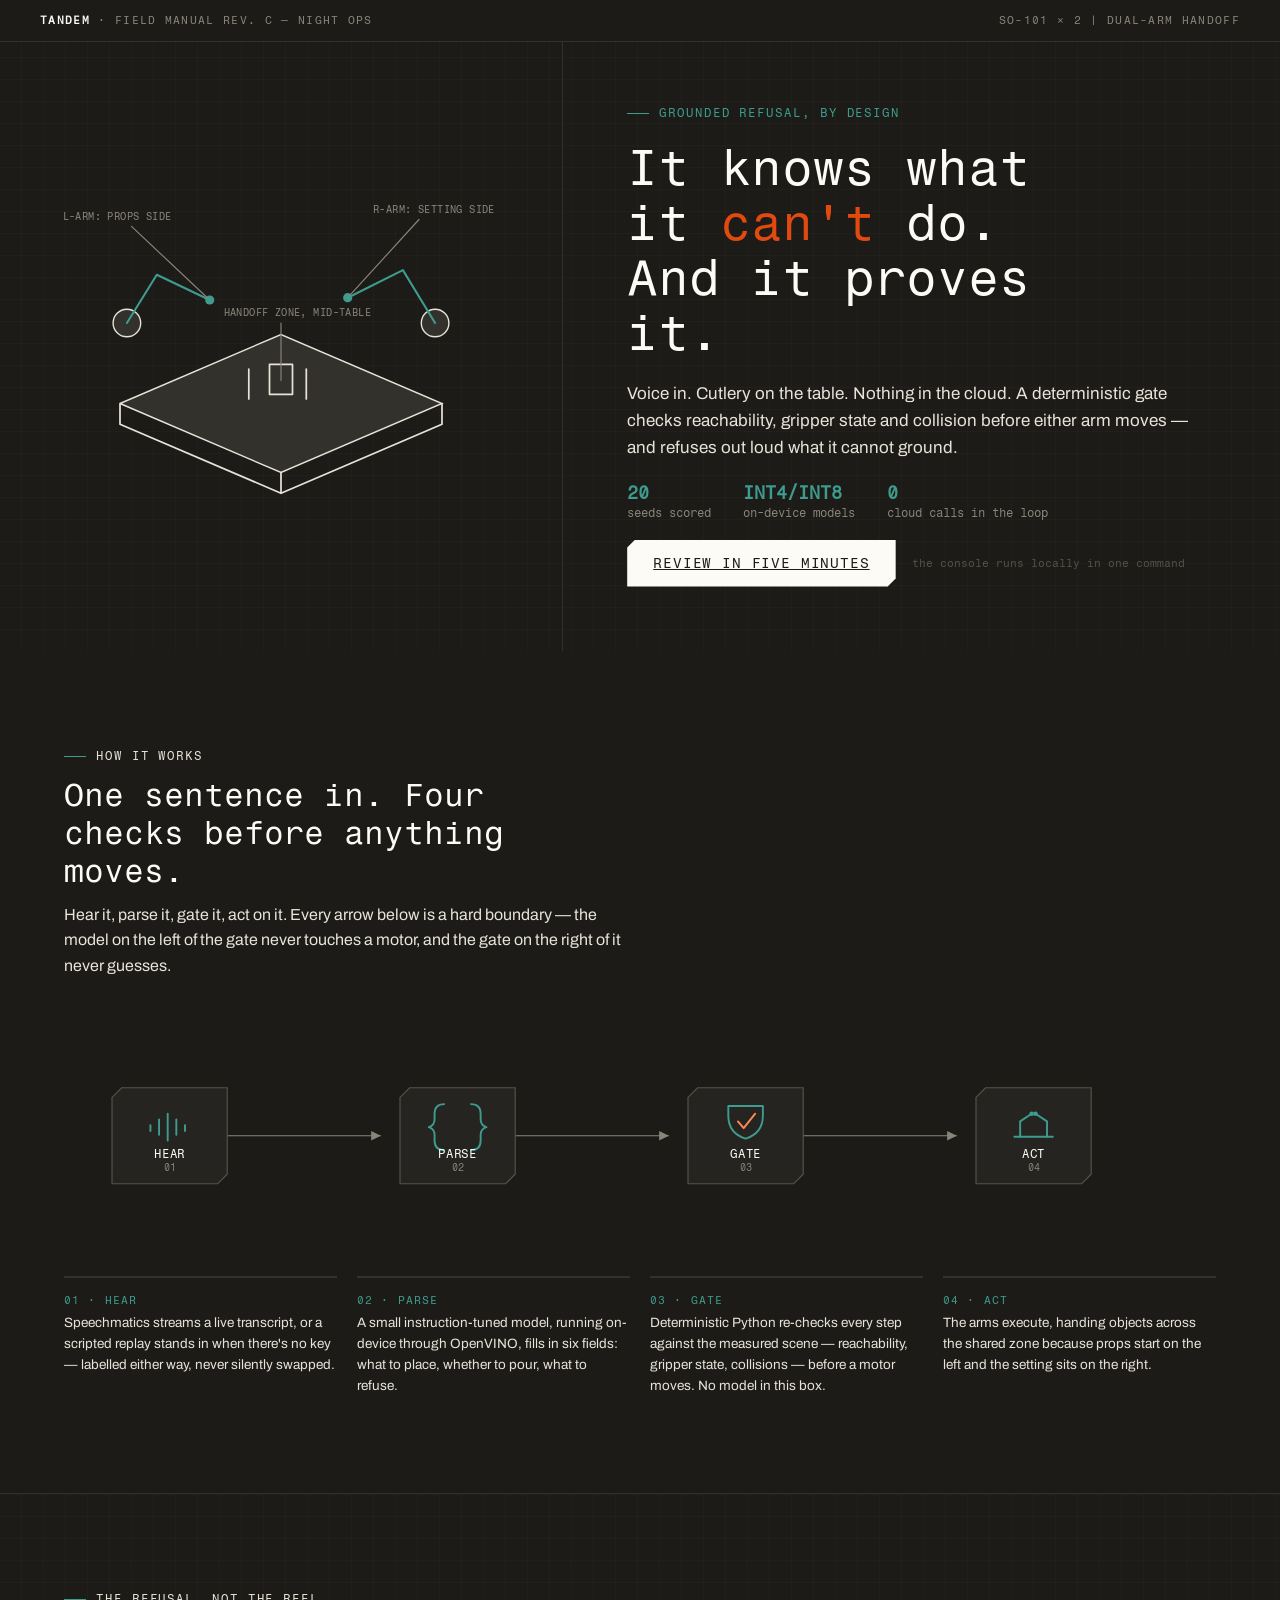
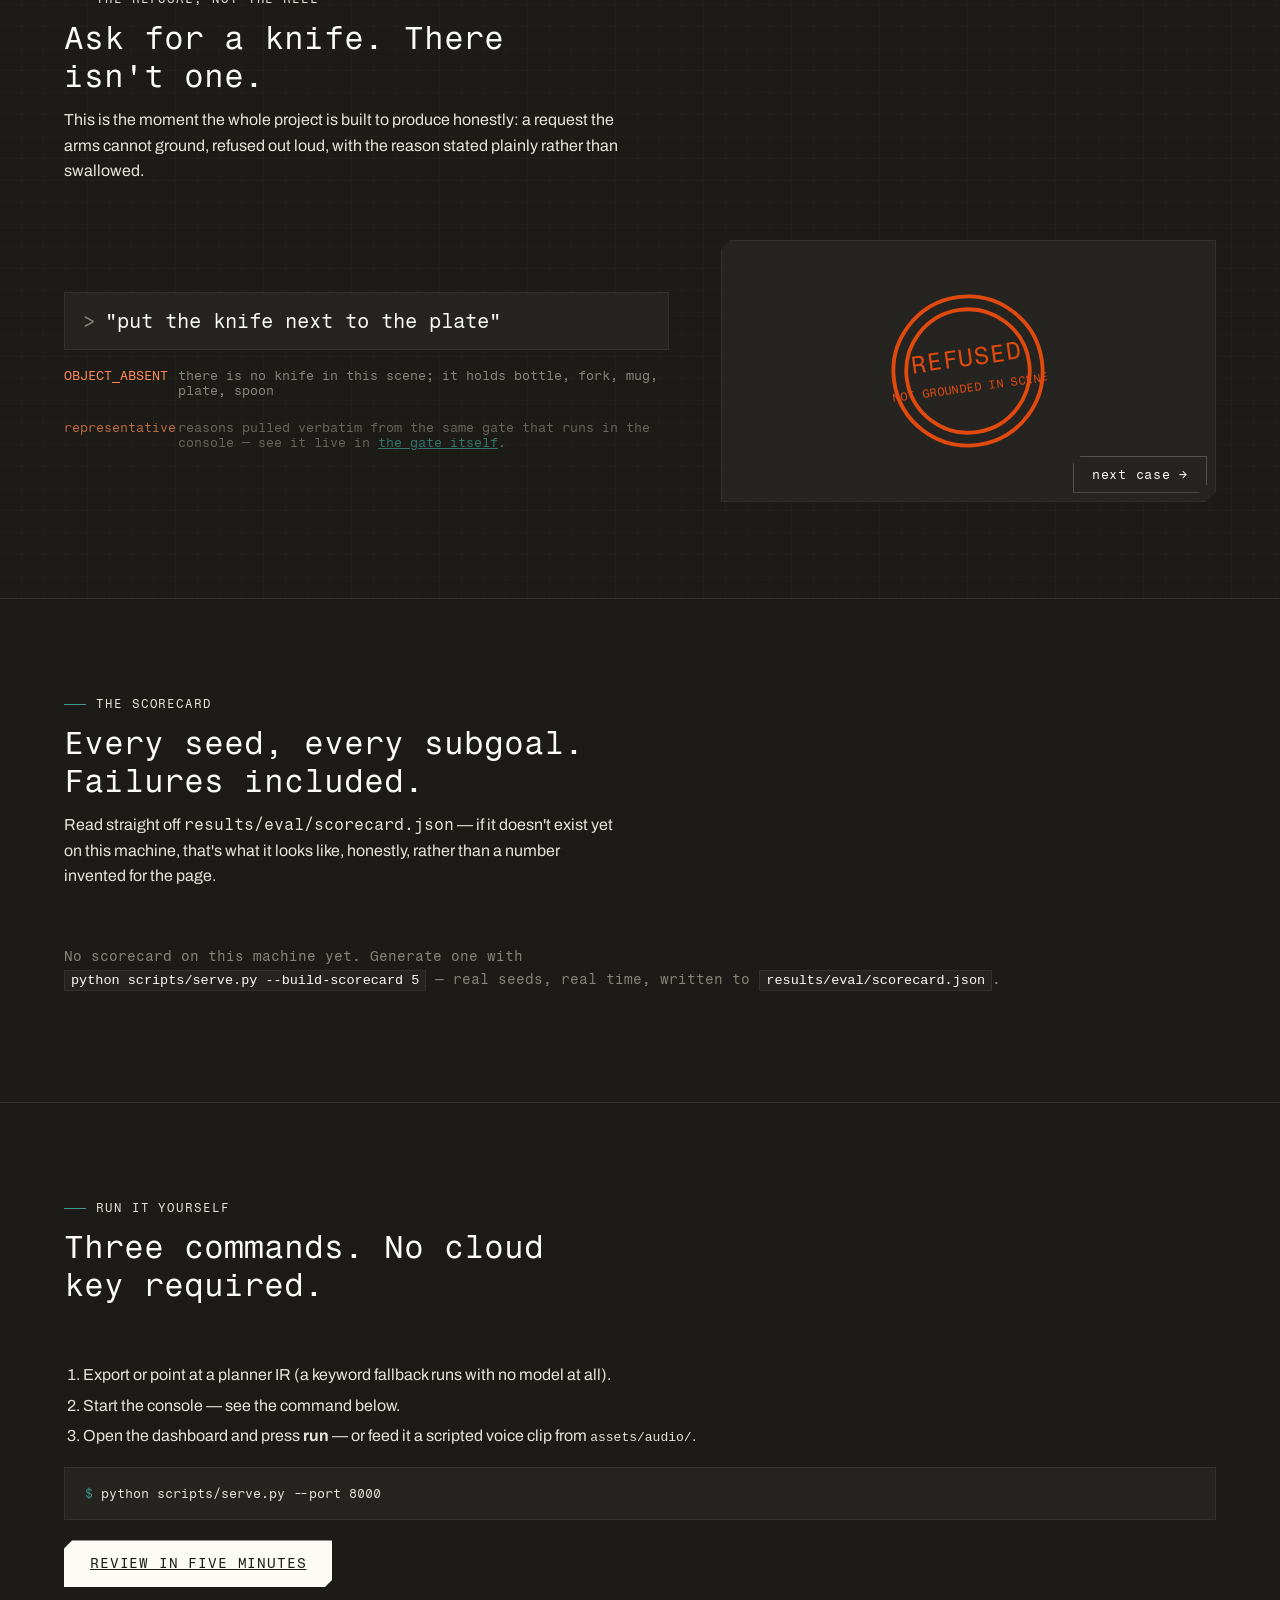
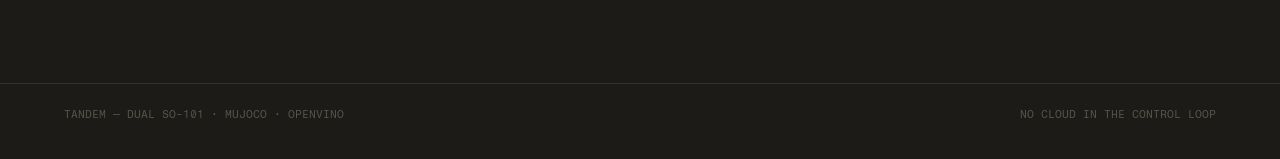
==== index.html @ f93023af "Landing page" ====
<!DOCTYPE html>
<html lang="en">
<head>
<meta charset="UTF-8">
<meta name="viewport" content="width=device-width, initial-scale=1">
<title>Tandem — a robot that knows what it can't do</title>
<meta name="description" content="Two arms set a dinner table. Voice in, a local model parses it, a deterministic gate refuses what it can't ground, the arms execute. Nothing in the cloud.">
<link rel="preconnect" href="https://fonts.googleapis.com">
<link rel="preconnect" href="https://fonts.gstatic.com" crossorigin>
<link href="https://fonts.googleapis.com/css2?family=Fragment+Mono:ital@0;1&family=Archivo:wght@400;500;600;700;800&display=swap" rel="stylesheet">
<link rel="stylesheet" href="tandem.css">
<style>
  .frame { display: flex; flex-direction: column; min-height: 100vh; }

  /* ---------- hero ---------- */
  main.hero {
    display: flex;
    flex-direction: column;
  }
  @media (min-width: 900px) { main.hero { flex-direction: row; } }
  .panel-diagram {
    position: relative;
    flex: 0 0 auto;
    display: flex; align-items: center; justify-content: center;
    padding: clamp(24px, 4vw, 40px);
    border-bottom: 1px solid var(--ink-2);
  }
  @media (min-width: 900px) {
    .panel-diagram { flex: 0 0 44%; border-bottom: none; border-right: 1px solid var(--ink-2); }
  }
  svg.diagram { width: 100%; max-width: 460px; height: auto; overflow: visible; }
  .dline { fill: none; stroke: var(--paper-2); stroke-width: 1.5; stroke-linecap: round; stroke-linejoin: round; }
  .dline.accent { stroke: var(--teal-3); stroke-width: 1.8; }
  .dline.leader { stroke: var(--paper-3); stroke-width: 1; stroke-dasharray: 3 5; }
  .dfill { fill: var(--ink-2); stroke: var(--paper-2); stroke-width: 1.2; }
  .ctext { font-family: var(--font-display); font-size: 9px; fill: var(--paper-3); letter-spacing: 0.04em; }
  .panel-text {
    flex: 1;
    display: flex; flex-direction: column; justify-content: center;
    padding: clamp(28px, 5vw, 64px);
    gap: 20px;
  }
  h1.hero-h1 { font-size: clamp(28px, 4.2vw, 50px); max-width: 15ch; }
  .cta-row { display: flex; align-items: center; gap: 16px; flex-wrap: wrap; }

  /* ---------- generic section rhythm ---------- */
  section.block {
    padding: clamp(48px, 8vw, 96px) clamp(var(--gutter), 6vw, 64px);
    border-bottom: 1px solid var(--ink-2);
  }
  .block-head { max-width: 62ch; margin-bottom: clamp(32px, 5vw, 56px); }
  .block-head h2 {
    font-family: var(--font-display);
    font-weight: 400;
    font-size: clamp(22px, 3vw, 32px);
    margin: 10px 0 12px;
    color: var(--paper-0);
  }
  .block-head p { color: var(--paper-2); line-height: 1.6; margin: 0; }

  /* ---------- how it works: one diagram, one caption row ---------- */
  .chain-svg { width: 100%; height: auto; display: block; margin: 0 auto clamp(24px, 4vw, 40px); }
  .chain-node-box { fill: var(--ink-1); stroke: var(--ink-3); stroke-width: 1.2; }
  .chain-icon { stroke: var(--teal-3); stroke-width: 2; fill: none; stroke-linecap: round; stroke-linejoin: round; }
  .chain-label { font-family: var(--font-display); font-size: 13px; fill: var(--paper-0); letter-spacing: 0.06em; }
  .chain-index { font-family: var(--font-display); font-size: 10px; fill: var(--paper-3); }
  .chain-trace { fill: none; stroke: var(--paper-3); stroke-width: 1.2; stroke-dasharray: 5 5; }
  .chain-arrow { fill: var(--paper-3); }
  .chain-caps {
    display: grid;
    grid-template-columns: repeat(4, 1fr);
    gap: 20px;
  }
  @media (max-width: 760px) { .chain-caps { grid-template-columns: 1fr 1fr; } }
  .chain-caps div { border-top: 2px solid var(--ink-2); padding-top: 12px; }
  .chain-caps .stage-tag { font-family: var(--font-display); font-size: 11px; color: var(--teal-3); letter-spacing: 0.1em; }
  .chain-caps p { margin: 6px 0 0; font-size: 13.5px; color: var(--paper-2); line-height: 1.55; }

  /* ---------- the refusal ---------- */
  .refusal-grid {
    display: grid;
    grid-template-columns: 1.1fr 0.9fr;
    gap: clamp(24px, 4vw, 56px);
    align-items: center;
  }
  @media (max-width: 860px) { .refusal-grid { grid-template-columns: 1fr; } }
  .command-line {
    font-family: var(--font-display);
    font-size: clamp(16px, 2vw, 20px);
    color: var(--paper-0);
    background: var(--ink-1);
    border: 1px solid var(--ink-2);
    padding: 16px 18px;
    display: flex;
    gap: 10px;
  }
  .command-line .who { color: var(--paper-3); }
  .refusal-log {
    margin-top: 18px;
    font-family: var(--font-display);
    font-size: 12.5px;
    color: var(--paper-3);
    display: flex;
    flex-direction: column;
    gap: 10px;
  }
  .refusal-log .line { display: flex; gap: 10px; }
  .refusal-log .code { color: var(--orange-3); flex: none; width: 13ch; }
  .refusal-stage {
    display: flex; align-items: center; justify-content: center;
    position: relative;
    padding: clamp(24px, 4vw, 40px);
  }
  .refusal-cycler { position: absolute; bottom: 8px; right: 8px; }

  /* ---------- scorecard ---------- */
  #scorecard-body { font-family: var(--font-display); font-size: 13px; }
  table.sc { width: 100%; border-collapse: collapse; margin-top: 8px; }
  table.sc th, table.sc td {
    text-align: left; padding: 8px 10px; border-bottom: 1px solid var(--ink-2);
    font-size: 12.5px;
  }
  table.sc th { color: var(--paper-3); font-weight: 400; letter-spacing: 0.06em; text-transform: uppercase; font-size: 10.5px; }
  table.sc td.rate { color: var(--teal-3); }
  table.sc td.rate.zero { color: var(--orange-3); }
  .sc-empty { color: var(--paper-3); font-size: 13.5px; line-height: 1.7; }
  .sc-empty code { background: var(--ink-1); border: 1px solid var(--ink-2); padding: 2px 6px; color: var(--paper-0); }

  /* ---------- run it ---------- */
  .runbox {
    background: var(--ink-1);
    border: 1px solid var(--ink-2);
    padding: 18px 20px;
    font-family: var(--font-display);
    font-size: 13px;
    color: var(--paper-2);
    overflow-x: auto;
  }
  .runbox .prompt { color: var(--teal-3); }
  ol.steps { padding-left: 1.2em; color: var(--paper-2); line-height: 1.9; }

  footer.foot {
    padding: 24px clamp(var(--gutter), 6vw, 64px) 40px;
    font-family: var(--font-display);
    font-size: 11px;
    color: var(--ink-3);
    display: flex; justify-content: space-between; flex-wrap: wrap; gap: 8px;
  }
</style>
</head>
<body>
<div class="frame">
  <div class="top-strip">
    <span><b>TANDEM</b> · FIELD MANUAL REV. C — NIGHT OPS</span>
    <span>SO-101 × 2 | DUAL-ARM HANDOFF</span>
  </div>

  <!-- ============================================================ HERO ============================================================ -->
  <main class="hero bg-grid">
    <div class="panel-diagram">
      <svg class="diagram" viewBox="0 0 400 320" fill="none" xmlns="http://www.w3.org/2000/svg" aria-hidden="true">
        <polygon class="dfill" points="60,210 200,150 340,210 200,270" />
        <polyline class="dline" points="60,210 60,228 200,288 200,270" />
        <polyline class="dline" points="340,210 340,228 200,288" />
        <circle class="dfill" cx="66" cy="140" r="12"/>
        <path class="dline accent" d="M66,140 L92,98 L138,120" />
        <circle cx="138" cy="120" r="4" fill="var(--teal-3)"/>
        <circle class="dfill" cx="334" cy="140" r="12"/>
        <path class="dline accent" d="M334,140 L306,94 L258,118" />
        <circle cx="258" cy="118" r="4" fill="var(--teal-3)"/>
        <rect class="dline" x="190" y="176" width="20" height="26" />
        <line class="dline" x1="172" y1="180" x2="172" y2="206" />
        <line class="dline" x1="222" y1="180" x2="222" y2="206" />
        <line class="dline leader" x1="138" y1="120" x2="70" y2="56" />
        <text class="ctext" x="10" y="50">L-ARM: PROPS SIDE</text>
        <line class="dline leader" x1="258" y1="118" x2="320" y2="50" />
        <text class="ctext" x="280" y="44">R-ARM: SETTING SIDE</text>
        <line class="dline leader" x1="200" y1="190" x2="200" y2="140" />
        <text class="ctext" x="150" y="134">HANDOFF ZONE, MID-TABLE</text>
      </svg>
    </div>
    <div class="panel-text">
      <p class="eyebrow">Grounded refusal, by design</p>
      <h1 class="hero-h1 display">It knows what it <em>can't</em> do. And it proves it.</h1>
      <p class="sub">Voice in. Cutlery on the table. Nothing in the cloud. A deterministic gate checks reachability, gripper state and collision before either arm moves — and refuses out loud what it cannot ground.</p>
      <div class="readouts">
        <div><b id="ro-seeds">20</b>seeds scored</div>
        <div><b>INT4/INT8</b>on-device models</div>
        <div><b>0</b>cloud calls in the loop</div>
      </div>
      <div class="cta-row">
        <a class="btn" href="https://github.com/RaYYeR220/tandem-vla/blob/main/JUDGES.md">REVIEW IN FIVE MINUTES</a>
        <span class="hint">the console runs locally in one command</span>
      </div>
    </div>
  </main>

  <!-- ============================================================ HOW IT WORKS ============================================================ -->
  <section class="block">
    <div class="block-head">
      <p class="eyebrow">How it works</p>
      <h2>One sentence in. Four checks before anything moves.</h2>
      <p>Hear it, parse it, gate it, act on it. Every arrow below is a hard boundary — the model on the left of the gate never touches a motor, and the gate on the right of it never guesses.</p>
    </div>

    <svg class="chain-svg" viewBox="0 0 1200 210" xmlns="http://www.w3.org/2000/svg" aria-hidden="true" id="chainSvg">
      <!-- connecting trace -->
      <path class="chain-trace" id="chainTrace" d="M170,105 H330 M470,105 H630 M770,105 H930" />
      <polygon class="chain-arrow" points="330,105 320,100 320,110" />
      <polygon class="chain-arrow" points="630,105 620,100 620,110" />
      <polygon class="chain-arrow" points="930,105 920,100 920,110" />

      <!-- node 1: HEAR -->
      <polygon class="chain-node-box" points="60,55 170,55 170,145 160,155 50,155 50,65"/>
      <g transform="translate(110,90)" class="chain-icon">
        <path d="M-20,10 v-6 M-11,14 v-16 M-2,20 v-28 M7,14 v-16 M16,10 v-6"/>
      </g>
      <text class="chain-label" x="110" y="128" text-anchor="middle">HEAR</text>
      <text class="chain-index" x="110" y="142" text-anchor="middle">01</text>

      <!-- node 2: PARSE -->
      <polygon class="chain-node-box" points="360,55 470,55 470,145 460,155 350,155 350,65"/>
      <g transform="translate(410,90)" class="chain-icon">
        <path d="M-14,-18 q-10,0 -10,10 v6 q0,6 -6,8 q6,2 6,8 v6 q0,10 10,10"/>
        <path d="M14,-18 q10,0 10,10 v6 q0,6 6,8 q-6,2 -6,8 v6 q0,10 -10,10"/>
      </g>
      <text class="chain-label" x="410" y="128" text-anchor="middle">PARSE</text>
      <text class="chain-index" x="410" y="142" text-anchor="middle">02</text>

      <!-- node 3: GATE -->
      <polygon class="chain-node-box" points="660,55 770,55 770,145 760,155 650,155 650,65"/>
      <g transform="translate(710,90)" class="chain-icon">
        <path d="M-18,-16 v10 q0,18 18,24 q18,-6 18,-24 v-10 z"/>
        <path d="M-8,0 l6,7 l12,-15" stroke="var(--orange-3)"/>
      </g>
      <text class="chain-label" x="710" y="128" text-anchor="middle">GATE</text>
      <text class="chain-index" x="710" y="142" text-anchor="middle">03</text>

      <!-- node 4: ACT -->
      <polygon class="chain-node-box" points="960,55 1070,55 1070,145 1060,155 950,155 950,65"/>
      <g transform="translate(1010,92)" class="chain-icon">
        <path d="M-20,14 h40"/>
        <path d="M-14,14 L-14,-2 L-2,-10"/>
        <path d="M14,14 L14,-2 L2,-10"/>
        <circle cx="-2" cy="-10" r="2.4" fill="var(--teal-3)" stroke="none"/>
        <circle cx="2" cy="-10" r="2.4" fill="var(--teal-3)" stroke="none"/>
      </g>
      <text class="chain-label" x="1010" y="128" text-anchor="middle">ACT</text>
      <text class="chain-index" x="1010" y="142" text-anchor="middle">04</text>
    </svg>

    <div class="chain-caps">
      <div><span class="stage-tag">01 · HEAR</span><p>Speechmatics streams a live transcript, or a scripted replay stands in when there's no key — labelled either way, never silently swapped.</p></div>
      <div><span class="stage-tag">02 · PARSE</span><p>A small instruction-tuned model, running on-device through OpenVINO, fills in six fields: what to place, whether to pour, what to refuse.</p></div>
      <div><span class="stage-tag">03 · GATE</span><p>Deterministic Python re-checks every step against the measured scene — reachability, gripper state, collisions — before a motor moves. No model in this box.</p></div>
      <div><span class="stage-tag">04 · ACT</span><p>The arms execute, handing objects across the shared zone because props start on the left and the setting sits on the right.</p></div>
    </div>
  </section>

  <!-- ============================================================ THE REFUSAL ============================================================ -->
  <section class="block bg-grid">
    <div class="block-head">
      <p class="eyebrow">The refusal, not the reel</p>
      <h2>Ask for a knife. There isn't one.</h2>
      <p>This is the moment the whole project is built to produce honestly: a request the arms cannot ground, refused out loud, with the reason stated plainly rather than swallowed.</p>
    </div>
    <div class="refusal-grid">
      <div>
        <div class="command-line"><span class="who">&gt;</span> <span id="cmd-text">"put the knife next to the plate"</span></div>
        <div class="refusal-log" id="refusal-log">
          <div class="line"><span class="code">OBJECT_ABSENT</span><span>there is no knife in this scene; it holds bottle, fork, mug, plate, spoon</span></div>
        </div>
        <div class="refusal-log" style="margin-top:22px; opacity:.7;">
          <div class="line"><span class="code">representative</span><span>reasons pulled verbatim from the same gate that runs in the console — see it live in <a href="https://github.com/RaYYeR220/tandem-vla/blob/main/tandem/gate/__init__.py" style="color:var(--teal-3)">the gate itself</a>.</span></div>
        </div>
      </div>
      <div class="refusal-stage panel chamfer">
        <svg viewBox="0 0 140 140" width="180" height="180" id="refuseStamp" class="stamp refuse fire" style="transform:rotate(-8deg) scale(1); opacity:1;">
          <circle cx="70" cy="70" r="58"/>
          <circle cx="70" cy="70" r="48"/>
          <text x="70" y="66" font-size="19">REFUSED</text>
          <text x="70" y="86" font-size="9" fill="var(--orange-3)">NOT GROUNDED IN SCENE</text>
        </svg>
        <button class="btn-ghost refusal-cycler" id="cycleRefusal">next case →</button>
      </div>
    </div>
  </section>

  <!-- ============================================================ SCORECARD ============================================================ -->
  <section class="block">
    <div class="block-head">
      <p class="eyebrow">The scorecard</p>
      <h2>Every seed, every subgoal. Failures included.</h2>
      <p>Read straight off <code class="mono">results/eval/scorecard.json</code> — if it doesn't exist yet on this machine, that's what it looks like, honestly, rather than a number invented for the page.</p>
    </div>
    <div id="scorecard-body">
      <p class="sc-empty">Loading scorecard…</p>
    </div>
  </section>

  <!-- ============================================================ RUN IT ============================================================ -->
  <section class="block">
    <div class="block-head">
      <p class="eyebrow">Run it yourself</p>
      <h2>Three commands. No cloud key required.</h2>
    </div>
    <ol class="steps">
      <li>Export or point at a planner IR (a keyword fallback runs with no model at all).</li>
      <li>Start the console — see the command below.</li>
      <li>Open the dashboard and press <b>run</b> — or feed it a scripted voice clip from <code>assets/audio/</code>.</li>
    </ol>
    <div class="runbox"><span class="prompt">$</span> python scripts/serve.py --port 8000</div>
    <div class="cta-row" style="margin-top:20px;">
      <a class="btn" href="https://github.com/RaYYeR220/tandem-vla/blob/main/JUDGES.md">REVIEW IN FIVE MINUTES</a>
    </div>
  </section>

  <footer class="foot">
    <span>TANDEM — DUAL SO-101 · MUJOCO · OPENVINO</span>
    <span>NO CLOUD IN THE CONTROL LOOP</span>
  </footer>
</div>

<script src="tandem.js"></script>
<script>
(function () {
  // stroke-draw the hero diagram once on load (same signature interaction as the chosen variant)
  document.querySelectorAll('svg.diagram .dline, svg.diagram .dfill').forEach(function (el, i) {
    try {
      var len = el.getTotalLength ? el.getTotalLength() : 80;
      el.style.strokeDasharray = len; el.style.strokeDashoffset = len;
      el.style.transition = 'stroke-dashoffset 1s ease ' + (i * 0.04) + 's';
      requestAnimationFrame(function () { requestAnimationFrame(function () { el.style.strokeDashoffset = 0; }); });
    } catch (e) {}
  });

  // stroke-draw the four-stage chain when it scrolls into view
  var chainDrawn = false;
  var chainSvg = document.getElementById('chainSvg');
  function drawChain() {
    if (chainDrawn) return;
    chainDrawn = true;
    chainSvg.querySelectorAll('.chain-icon path, .chain-trace').forEach(function (el, i) {
      try {
        var len = el.getTotalLength();
        el.style.strokeDasharray = len; el.style.strokeDashoffset = len;
        el.style.transition = 'stroke-dashoffset 0.9s ease ' + (i * 0.06) + 's';
        requestAnimationFrame(function () { requestAnimationFrame(function () { el.style.strokeDashoffset = 0; }); });
      } catch (e) {}
    });
  }
  if ('IntersectionObserver' in window) {
    new IntersectionObserver(function (entries) {
      entries.forEach(function (e) { if (e.isIntersecting) drawChain(); });
    }, { threshold: 0.35 }).observe(chainSvg);
  } else {
    drawChain();
  }

  // the refusal cycler — a handful of real reason strings the gate/planner actually produce
  var CASES = [
    { cmd: '"put the knife next to the plate"', code: 'OBJECT_ABSENT', reason: 'there is no knife in this scene; it holds bottle, fork, mug, plate, spoon' },
    { cmd: '"pour the wine into the glass"', code: 'OBJECT_ABSENT', reason: 'there is no wine in the scene' },
    { cmd: '"fold the napkin"', code: 'OBJECT_ABSENT', reason: 'there is no napkin in the scene' },
    { cmd: '"put the bowl on the table"', code: 'OBJECT_ABSENT', reason: 'there is no bowl in the scene' },
    { cmd: '"hand the mug to the left arm"', code: 'OUT_OF_REACH', reason: 'the mug is 0.31 m from the left base, past the 0.28 m envelope — rewritten to a hand-off instead of refused outright' }
  ];
  var idx = 0;
  document.getElementById('cycleRefusal').addEventListener('click', function () {
    idx = (idx + 1) % CASES.length;
    var c = CASES[idx];
    document.getElementById('cmd-text').textContent = c.cmd;
    document.getElementById('refusal-log').innerHTML =
      '<div class="line"><span class="code">' + c.code + '</span><span>' + c.reason + '</span></div>';
    var stamp = document.getElementById('refuseStamp');
    stamp.classList.remove('fire');
    void stamp.offsetWidth;
    stamp.classList.add('fire');
  });

  // scorecard: never show a number the backend did not send
  Tandem.getJSON('api/scorecard').then(function (res) {
    var el = document.getElementById('scorecard-body');
    if (!res || !res.available) {
      el.innerHTML = '<p class="sc-empty">No scorecard on this machine yet. Generate one with<br>' +
        '<code>python scripts/serve.py --build-scorecard 5</code> — real seeds, real time, written to ' +
        '<code>results/eval/scorecard.json</code>.</p>';
      return;
    }
    var s = res.scorecard;
    var rows = Object.keys(s.subgoals).map(function (g) {
      var v = s.subgoals[g];
      var cls = v.rate === 0 ? ' zero' : '';
      return '<tr><td>' + Tandem.escapeHtml(g) + '</td><td>' + v.count + '/' + s.config.n + '</td>' +
        '<td class="rate' + cls + '">' + Math.round(v.rate * 100) + '%</td></tr>';
    }).join('');
    el.innerHTML =
      '<p>' + s.config.n + ' seeds · domain-randomization scale ' + s.config.dr_scale +
      ' · planner: ' + Tandem.escapeHtml(s.config.planner) + '</p>' +
      '<table class="sc"><thead><tr><th>Subgoal</th><th>Seeds passed</th><th>Rate</th></tr></thead><tbody>' +
      rows + '</tbody></table>' +
      '<p style="margin-top:14px;color:var(--paper-3)">Gate refusals raised: ' + s.gate_refusals +
      ' · re-plans triggered: ' + s.replans + '</p>';
    var roSeeds = document.getElementById('ro-seeds');
    if (roSeeds) roSeeds.textContent = s.config.n;
  }).catch(function () {
    document.getElementById('scorecard-body').innerHTML = '<p class="sc-empty">Scorecard endpoint unreachable — start the console with <code>python scripts/serve.py</code>.</p>';
  });
})();
</script>
</body>
</html>
---- tandem.css ----
/* Tandem — shared design tokens and components.
   Direction: "Field Manual, Night Ops" (chosen from ui-variants/variant-02.html).
   Display: Fragment Mono. Body: Archivo. Chamfered corners, never border-radius.
   Ramp: paper/ink neutrals + teal (GO) + burnt-orange (REFUSE) + amber (EXECUTING). */

:root {
  --ink-0: #1c1b18;
  --ink-1: #252420;
  --ink-2: #33312b;
  --ink-3: #57534a;
  --paper-0: #fdfbf6;
  --paper-1: #f4f1ea;
  --paper-2: #e8e3d8;
  --paper-3: #8a857a;

  --teal-1: #0e3a33;
  --teal-2: #1f6f63;
  --teal-3: #3d9c8e;

  --orange-1: #b23a0c;
  --orange-2: #e14a0f;
  --orange-3: #ff8a54;

  --amber-1: #8a5a12;
  --amber-2: #c07e1e;
  --amber-3: #e8a33d;
  --amber-4: #f2c777;

  --font-display: "Fragment Mono", ui-monospace, "SFMono-Regular", monospace;
  --font-body: "Archivo", ui-sans-serif, system-ui, sans-serif;

  --gutter: 16px;
}

* { box-sizing: border-box; }

html, body {
  margin: 0;
  padding: 0;
  background: var(--ink-0);
  overflow-x: hidden;
}

body {
  color: var(--paper-0);
  font-family: var(--font-body);
  min-height: 100vh;
  -webkit-font-smoothing: antialiased;
}

a { color: inherit; }

::selection { background: var(--teal-2); color: var(--paper-0); }

/* ---------------------------------------------------------------- layout helpers */

.bg-grid {
  background-image:
    repeating-linear-gradient(0deg, transparent, transparent 21px, rgba(253, 251, 246, 0.035) 22px),
    repeating-linear-gradient(90deg, transparent, transparent 21px, rgba(253, 251, 246, 0.035) 22px);
}

.top-strip {
  display: flex;
  justify-content: space-between;
  flex-wrap: wrap;
  gap: 8px;
  padding: 14px clamp(var(--gutter), 4vw, 40px);
  font-family: var(--font-display);
  font-size: 11px;
  letter-spacing: 0.12em;
  color: var(--paper-3);
  border-bottom: 1px solid var(--ink-2);
}
.top-strip b { color: var(--paper-0); }
.top-strip a.home-link { color: var(--teal-3); text-decoration: none; }
.top-strip a.home-link:hover { color: var(--paper-0); }

/* ---------------------------------------------------------------- type */

.eyebrow {
  font-family: var(--font-display);
  font-size: 12px;
  letter-spacing: 0.16em;
  text-transform: uppercase;
  color: var(--teal-3);
  margin: 0;
  display: flex;
  align-items: center;
  gap: 10px;
}
.eyebrow::before { content: ""; width: 22px; height: 1px; background: var(--teal-3); flex: none; }

h1.display {
  font-family: var(--font-display);
  font-weight: 400;
  line-height: 1.1;
  margin: 0;
}
h1.display em { font-style: normal; color: var(--orange-2); }

p.sub {
  font-size: clamp(15px, 1.4vw, 17px);
  color: var(--paper-2);
  line-height: 1.6;
  margin: 0;
}

.mono { font-family: var(--font-display); }

/* ---------------------------------------------------------------- chamfered surfaces */

.chamfer {
  clip-path: polygon(10px 0, 100% 0, 100% calc(100% - 10px), calc(100% - 10px) 100%, 0 100%, 0 10px);
}
.chamfer-sm {
  clip-path: polygon(6px 0, 100% 0, 100% calc(100% - 6px), calc(100% - 6px) 100%, 0 100%, 0 6px);
}

.panel {
  background: var(--ink-1);
  border: 1px solid var(--ink-2);
}

.btn {
  font-family: var(--font-display);
  font-size: 14px;
  letter-spacing: 0.06em;
  color: var(--ink-0);
  background: var(--paper-0);
  border: none;
  padding: 15px 26px;
  cursor: pointer;
  clip-path: polygon(8px 0, 100% 0, 100% calc(100% - 8px), calc(100% - 8px) 100%, 0 100%, 0 8px);
}
.btn:hover { background: var(--teal-3); }
.btn:disabled { background: var(--ink-3); color: var(--paper-3); cursor: not-allowed; }

.btn-ghost {
  background: transparent;
  color: var(--paper-0);
  border: 1px solid var(--ink-3);
  clip-path: polygon(8px 0, 100% 0, 100% calc(100% - 8px), calc(100% - 8px) 100%, 0 100%, 0 8px);
  font-family: var(--font-display);
  font-size: 12.5px;
  letter-spacing: 0.06em;
  padding: 10px 18px;
  cursor: pointer;
}
.btn-ghost:hover { border-color: var(--teal-3); color: var(--teal-3); }
.btn-ghost.danger:hover { border-color: var(--orange-2); color: var(--orange-3); }
.btn-ghost.active { border-color: var(--teal-3); color: var(--teal-3); background: rgba(61, 156, 142, 0.1); }

input, select {
  font-family: var(--font-display);
  font-size: 13px;
  background: var(--ink-0);
  color: var(--paper-0);
  border: 1px solid var(--ink-2);
  padding: 9px 10px;
}
input:focus, select:focus { outline: none; border-color: var(--teal-3); }
label.field {
  display: flex;
  flex-direction: column;
  gap: 5px;
  font-family: var(--font-display);
  font-size: 10.5px;
  letter-spacing: 0.1em;
  text-transform: uppercase;
  color: var(--paper-3);
}

/* ---------------------------------------------------------------- verdict / status colour language */

.tag {
  display: inline-flex;
  align-items: center;
  gap: 6px;
  font-family: var(--font-display);
  font-size: 11px;
  letter-spacing: 0.08em;
  padding: 3px 9px;
  text-transform: uppercase;
  border: 1px solid currentColor;
}
.tag::before { content: ""; width: 6px; height: 6px; background: currentColor; }
.tag.go { color: var(--teal-3); }
.tag.pending { color: var(--amber-3); }
.tag.refuse { color: var(--orange-3); }
.tag.idle { color: var(--paper-3); }

/* ---------------------------------------------------------------- ink stamp (the REFUSE moment) */

.stamp-wrap { position: relative; }
.stamp {
  transform: rotate(-8deg) scale(0);
  opacity: 0;
  transform-origin: center;
}
.stamp.fire { animation: stamp-in 0.5s cubic-bezier(0.2, 1.5, 0.4, 1) forwards; }
@keyframes stamp-in {
  0% { opacity: 0; transform: rotate(-8deg) scale(2.4); }
  55% { opacity: 1; transform: rotate(-8deg) scale(0.85); }
  100% { opacity: 1; transform: rotate(-8deg) scale(1); }
}
.stamp circle, .stamp path, .stamp rect { fill: none; stroke-width: 3; }
.stamp text {
  font-family: var(--font-display);
  text-anchor: middle;
  letter-spacing: 0.04em;
}
.stamp.go circle, .stamp.go path { stroke: var(--teal-3); }
.stamp.go text { fill: var(--teal-3); }
.stamp.rewrite circle, .stamp.rewrite path { stroke: var(--amber-3); }
.stamp.rewrite text { fill: var(--amber-3); }
.stamp.refuse circle, .stamp.refuse path { stroke: var(--orange-2); }
.stamp.refuse text { fill: var(--orange-2); }
.stamp.idle circle, .stamp.idle path { stroke: var(--ink-3); }
.stamp.idle text { fill: var(--paper-3); }

/* ---------------------------------------------------------------- scrollbars (webkit) */

.scroll::-webkit-scrollbar { width: 8px; height: 8px; }
.scroll::-webkit-scrollbar-track { background: var(--ink-0); }
.scroll::-webkit-scrollbar-thumb { background: var(--ink-3); }

/* ---------------------------------------------------------------- misc */

.hint { font-family: var(--font-display); font-size: 10.5px; color: var(--ink-3); }
.readouts {
  display: flex;
  gap: clamp(16px, 3vw, 32px);
  flex-wrap: wrap;
  font-family: var(--font-display);
  font-size: 11.5px;
  color: var(--paper-3);
}
.readouts b { display: block; color: var(--teal-3); font-size: 18px; margin-bottom: 2px; }

.section-label {
  font-family: var(--font-display);
  font-size: 11px;
  letter-spacing: 0.14em;
  text-transform: uppercase;
  color: var(--paper-3);
  border-bottom: 1px solid var(--ink-2);
  padding-bottom: 8px;
  margin-bottom: 12px;
  display: flex;
  justify-content: space-between;
  align-items: center;
}
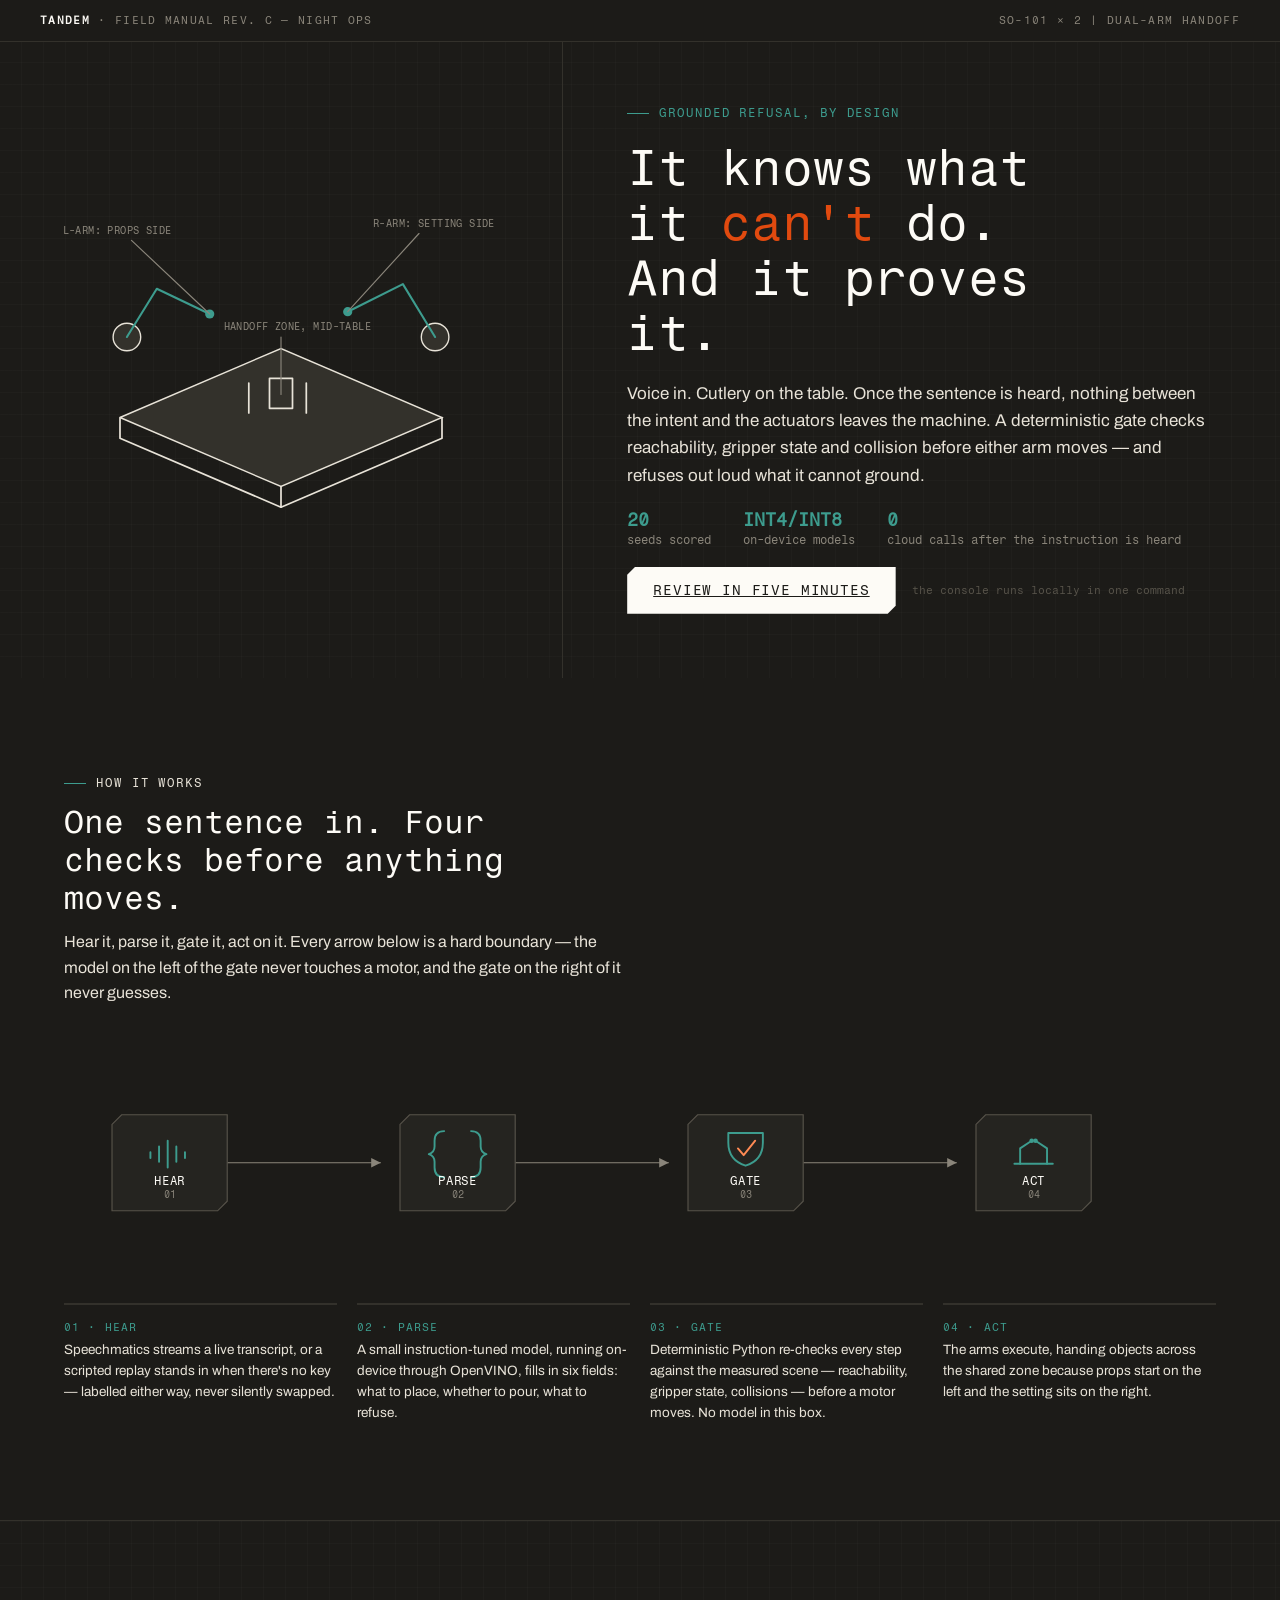
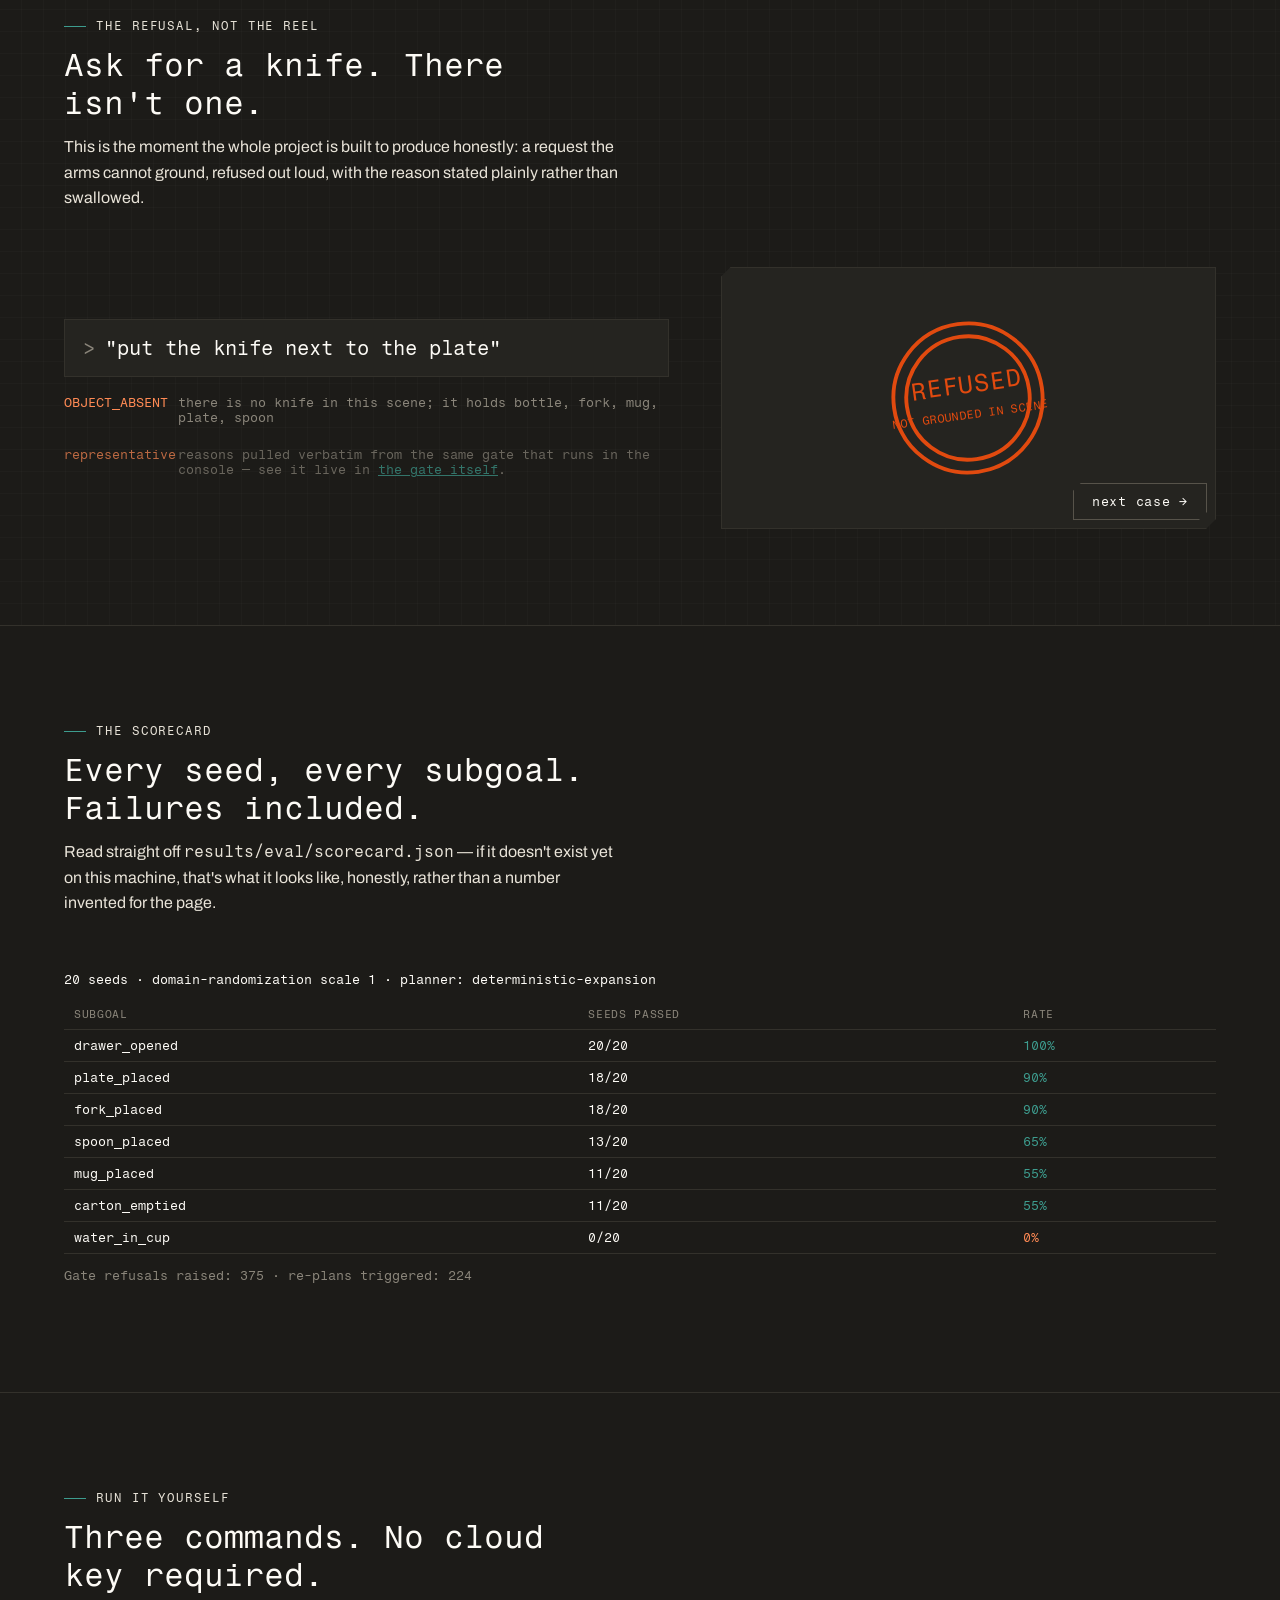
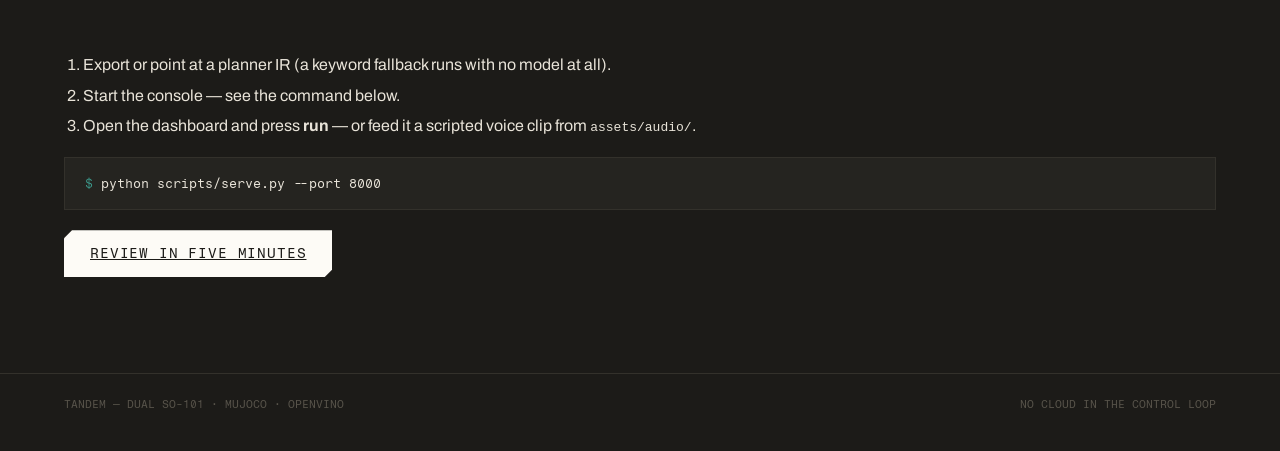
==== commit e3226973: "Publish the corrected cloud wording, the canonical scorecard and a favicon" ====
--- a/index.html
+++ b/index.html
@@ -4,7 +4,8 @@
 <meta charset="UTF-8">
 <meta name="viewport" content="width=device-width, initial-scale=1">
 <title>Tandem — a robot that knows what it can't do</title>
-<meta name="description" content="Two arms set a dinner table. Voice in, a local model parses it, a deterministic gate refuses what it can't ground, the arms execute. Nothing in the cloud.">
+<meta name="description" content="Two arms set a dinner table. Voice in, a local model parses it, a deterministic gate refuses what it can't ground, the arms execute. Once the sentence is heard, nothing leaves the machine.">
+<link rel="icon" type="image/svg+xml" href="favicon.svg">
 <link rel="preconnect" href="https://fonts.googleapis.com">
 <link rel="preconnect" href="https://fonts.gstatic.com" crossorigin>
 <link href="https://fonts.googleapis.com/css2?family=Fragment+Mono:ital@0;1&family=Archivo:wght@400;500;600;700;800&display=swap" rel="stylesheet">
@@ -182,11 +183,11 @@
     <div class="panel-text">
       <p class="eyebrow">Grounded refusal, by design</p>
       <h1 class="hero-h1 display">It knows what it <em>can't</em> do. And it proves it.</h1>
-      <p class="sub">Voice in. Cutlery on the table. Nothing in the cloud. A deterministic gate checks reachability, gripper state and collision before either arm moves — and refuses out loud what it cannot ground.</p>
+      <p class="sub">Voice in. Cutlery on the table. Once the sentence is heard, nothing between the intent and the actuators leaves the machine. A deterministic gate checks reachability, gripper state and collision before either arm moves — and refuses out loud what it cannot ground.</p>
       <div class="readouts">
         <div><b id="ro-seeds">20</b>seeds scored</div>
         <div><b>INT4/INT8</b>on-device models</div>
-        <div><b>0</b>cloud calls in the loop</div>
+        <div><b>0</b>cloud calls after the instruction is heard</div>
       </div>
       <div class="cta-row">
         <a class="btn" href="https://github.com/RaYYeR220/tandem-vla/blob/main/JUDGES.md">REVIEW IN FIVE MINUTES</a>
